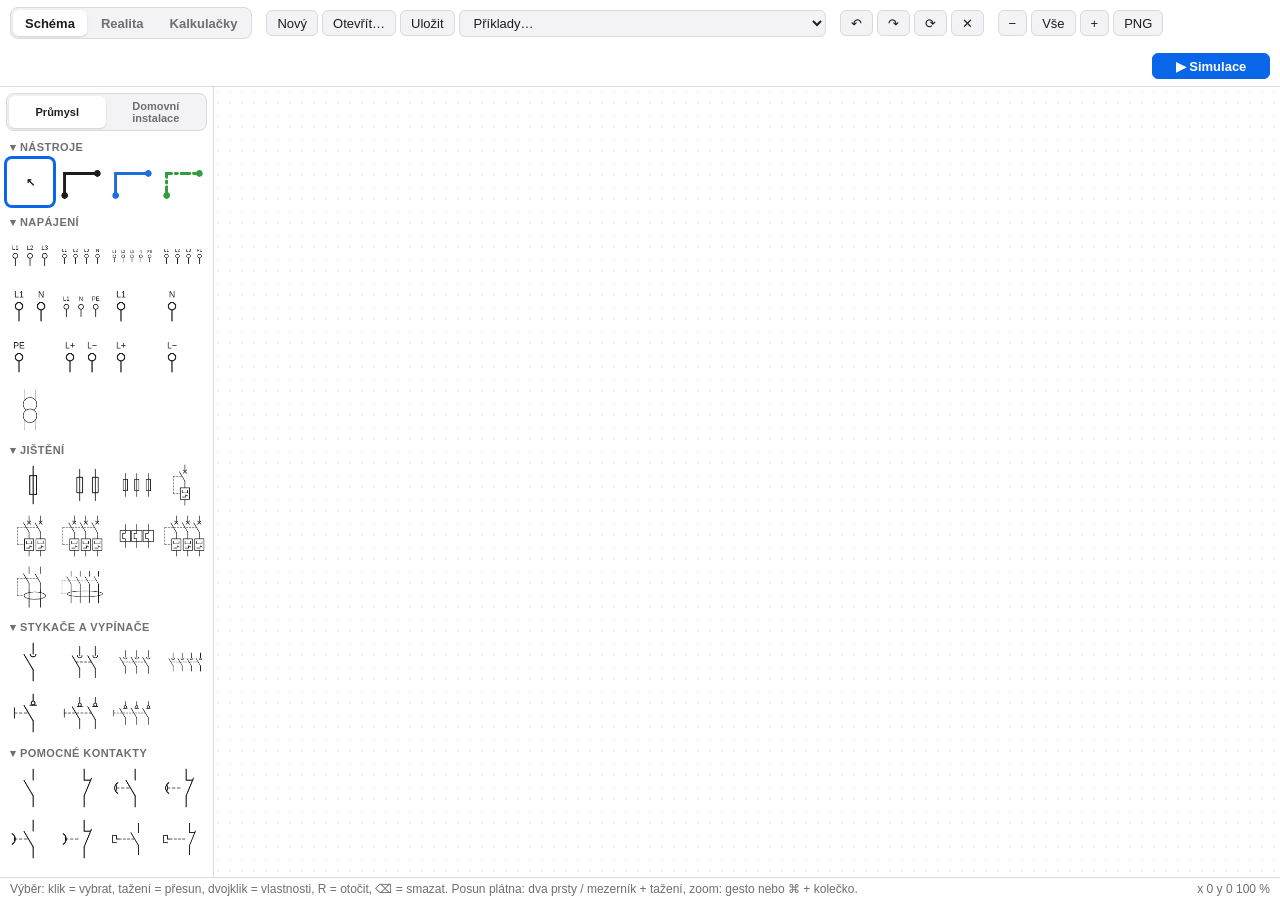
==== app/index.html @ f7c658c0 "ElectroSchool – simulátor elektrických schémat (web + macOS) Schéma podle ČSN EN 60617, realistické " ====
<!doctype html>
<html lang="cs">
<head>
<meta charset="utf-8">
<meta name="viewport" content="width=device-width, initial-scale=1">
<title>ElectroSchool</title>
<meta name="description" content="ElectroSchool – simulátor elektrických schémat: schéma, realistické zapojení s barevnými vodiči, simulace a kalkulačky pro elektrikáře.">
<meta name="theme-color" content="#1e1e20">
<link rel="icon" type="image/png" href="icon-192.png">
<link rel="apple-touch-icon" href="icon-192.png">
<link rel="manifest" href="manifest.webmanifest">
<link rel="stylesheet" href="style.css">
</head>
<body>
<header id="bar">
  <div class="tabs" role="tablist">
    <button class="tab active" data-tab="schema" role="tab">Schéma</button>
    <button class="tab" data-tab="real" role="tab">Realita</button>
    <button class="tab" data-tab="calc" role="tab">Kalkulačky</button>
  </div>
  <div class="grp ed">
    <button data-cmd="new" title="Nové schéma (⌘N)">Nový</button>
    <button data-cmd="open" title="Otevřít .cad (⌘O)">Otevřít…</button>
    <button data-cmd="save" title="Uložit (⌘S)">Uložit</button>
    <select id="examples" title="Ukázková schémata"><option value="">Příklady…</option></select>
  </div>
  <div class="grp ed">
    <button data-cmd="undo" title="Zpět (⌘Z)">↶</button>
    <button data-cmd="redo" title="Znovu (⇧⌘Z)">↷</button>
    <button data-cmd="rotate" title="Otočit (R)">⟳</button>
    <button data-cmd="delete" title="Smazat (⌫)">✕</button>
  </div>
  <div class="grp ed">
    <button data-cmd="zoomout" title="Oddálit">−</button>
    <button data-cmd="fit" title="Zobrazit vše">Vše</button>
    <button data-cmd="zoomin" title="Přiblížit">+</button>
    <button data-cmd="png" title="Exportovat obrázek PNG">PNG</button>
  </div>
  <div class="grp rl">
    <button data-cmd="rfrom" title="Natáhnout vodiče v realitě podle schématu">⇣ Zapojit podle schématu</button>
    <button data-cmd="rto" title="Nakreslit vodiče schématu podle zapojení v realitě">⇡ Překreslit schéma</button>
    <button data-cmd="rcmp" title="Najít rozdíly mezi zapojením v realitě a schématem">Porovnat</button>
  </div>
  <div class="grp right ed">
    <span id="simmsg"></span>
    <button id="simbtn" data-cmd="sim" class="primary" title="Spustit / zastavit simulaci (⌘R)">▶ Simulace</button>
  </div>
</header>
<main>
  <aside id="palette" class="pal"></aside>
  <aside id="rpalette" class="pal"></aside>
  <div id="stage"><canvas id="cv"></canvas></div>
</main>
<div id="calcview"></div>
<footer id="status"><span id="hint"></span><span id="pos"></span></footer>

<dialog id="dlg"><form method="dialog" id="dlgform"></form></dialog>
<input type="file" id="file" accept=".cad,.CAD" hidden>

<script src="core.js"></script>
<script src="symbols.js"></script>
<script src="real.js"></script>
<script src="examples.js"></script>
<script src="calc.js"></script>
<script src="ui.js"></script>
<script>
  // offline režim webové verze (v aplikaci pro macOS se nepoužívá)
  if ('serviceWorker' in navigator && /^https?:$/.test(location.protocol) && !(window.webkit && window.webkit.messageHandlers && window.webkit.messageHandlers.es))
    navigator.serviceWorker.register('sw.js').catch(() => {});
</script>
</body>
</html>
---- app/style.css ----
:root {
  --bg: #f3f3f5; --panel: #ffffff; --line: #d9d9de; --text: #1d1d1f; --muted: #6e6e73; --accent: #0a66e8; --hover: #ececf0; --paper-edge: #c9c9cf;
}
@media (prefers-color-scheme: dark) {
  :root { --bg: #1e1e20; --panel: #2a2a2d; --line: #3d3d42; --text: #f2f2f4; --muted: #a0a0a6; --accent: #4c9bff; --hover: #38383c; --paper-edge: #000; }
}
* { box-sizing: border-box; }
html, body { height: 100%; margin: 0; }
body { display: flex; flex-direction: column; background: var(--bg); color: var(--text); font: 13px -apple-system, BlinkMacSystemFont, "Helvetica Neue", Arial, sans-serif; user-select: none; -webkit-user-select: none; overflow: hidden; }
#bar { display: flex; gap: 14px; align-items: center; padding: 7px 10px; background: var(--panel); border-bottom: 1px solid var(--line); flex-wrap: wrap; }
.grp { display: flex; gap: 4px; align-items: center; }
.grp.right { margin-left: auto; }
button, select { font: inherit; color: var(--text); background: var(--bg); border: 1px solid var(--line); border-radius: 6px; padding: 4px 10px; min-height: 26px; cursor: pointer; }
button:hover, select:hover { background: var(--hover); }
button.primary { background: var(--accent); border-color: var(--accent); color: #fff; font-weight: 600; min-width: 118px; }
button.primary.running { background: #d92b2b; border-color: #d92b2b; }
#simmsg { color: #d92b2b; font-weight: 600; margin-right: 8px; max-width: 420px; white-space: nowrap; overflow: hidden; text-overflow: ellipsis; }
main { flex: 1; display: flex; min-height: 0; }
.pal { width: 214px; overflow-y: auto; background: var(--panel); border-right: 1px solid var(--line); padding: 6px; flex-shrink: 0; }
.pal h3 { margin: 10px 4px 4px; font-size: 11px; text-transform: uppercase; letter-spacing: .04em; color: var(--muted); font-weight: 600; cursor: pointer; }
.pal h3:first-child { margin-top: 2px; }
.pal h3::before { content: "▾ "; }
.pal h3.closed::before { content: "▸ "; }
.pal h3.closed + .items { display: none; }
.items { display: grid; grid-template-columns: repeat(4, 1fr); gap: 3px; }
.tool { aspect-ratio: 1; border: 1px solid transparent; border-radius: 6px; background: #fff; padding: 0; min-height: 0; display: grid; place-items: center; overflow: hidden; }
@media (prefers-color-scheme: dark) { .tool { background: #e9e9ee; } }
.tool canvas { width: 100%; height: 100%; display: block; }
.tool.text { font-size: 11px; color: #1d1d1f; font-weight: 600; }
.tool:hover { border-color: var(--muted); }
.tool.active { border-color: var(--accent); box-shadow: 0 0 0 2px var(--accent); }
body.simulating .pal { opacity: .35; pointer-events: none; }
#stage { flex: 1; position: relative; min-width: 0; background: #8f9299; }
@media (prefers-color-scheme: dark) { #stage { background: #151517; } }
#cv { position: absolute; inset: 0; width: 100%; height: 100%; display: block; }
#status { display: flex; justify-content: space-between; gap: 12px; padding: 4px 10px; background: var(--panel); border-top: 1px solid var(--line); color: var(--muted); font-size: 12px; white-space: nowrap; overflow: hidden; }
#hint { overflow: hidden; text-overflow: ellipsis; }
dialog { border: 1px solid var(--line); border-radius: 12px; background: var(--panel); color: var(--text); padding: 18px; min-width: 320px; max-width: 460px; box-shadow: 0 20px 60px rgba(0,0,0,.35); user-select: text; -webkit-user-select: text; }
dialog::backdrop { background: rgba(0,0,0,.3); }
dialog h2 { margin: 0 0 12px; font-size: 15px; }
dialog p { margin: 0 0 12px; line-height: 1.45; color: var(--muted); }
dialog label { display: grid; grid-template-columns: 120px 1fr; gap: 8px; align-items: center; margin: 6px 0; }
dialog input, dialog select, dialog textarea { font: inherit; padding: 5px 7px; border: 1px solid var(--line); border-radius: 6px; background: var(--bg); color: var(--text); width: 100%; min-width: 0; }
dialog .terms { display: grid; grid-template-columns: repeat(4, 1fr); gap: 6px; margin: 6px 0; }
dialog .btns { display: flex; justify-content: flex-end; gap: 8px; margin-top: 16px; }
dialog .btns button { min-width: 80px; }

/* záložky */
.tabs { display: flex; background: var(--bg); border: 1px solid var(--line); border-radius: 8px; padding: 2px; gap: 2px; }
.tab { border: 0; background: transparent; border-radius: 6px; padding: 4px 12px; font-weight: 600; color: var(--muted); }
.tab.active { background: var(--panel); color: var(--text); box-shadow: 0 1px 2px rgba(0,0,0,.15); }
#calcview { display: none; flex: 1; overflow-y: auto; padding: 16px; user-select: text; -webkit-user-select: text; }
body.calc main, body.calc #status, body.calc .grp.ed { display: none; }
body.calc #calcview { display: block; }
.calcgrid { display: grid; grid-template-columns: repeat(auto-fill, minmax(340px, 1fr)); gap: 14px; max-width: 1500px; margin: 0 auto; align-items: start; }
.card { background: var(--panel); border: 1px solid var(--line); border-radius: 12px; padding: 14px 16px; }
.card h2 { margin: 0; font-size: 15px; }
.card .sub { margin: 2px 0 10px; color: var(--muted); font-size: 12px; }
.fields label { display: grid; grid-template-columns: 1fr 120px 44px; gap: 8px; align-items: center; margin: 5px 0; }
.fields label span { color: var(--text); }
.fields input, .fields select { font: inherit; padding: 4px 7px; border: 1px solid var(--line); border-radius: 6px; background: var(--bg); color: var(--text); width: 100%; min-width: 0; text-align: right; }
.fields select { text-align: left; grid-column: 2 / 4; }
.card[data-id="resist"] .fields label { grid-template-columns: 70px 1fr 30px; }
.card[data-id="resist"] .fields input { text-align: left; }
.fields i { font-style: normal; color: var(--muted); }
.out { margin-top: 10px; border-top: 1px solid var(--line); padding-top: 8px; }
.out table { width: 100%; border-collapse: collapse; }
.out td { padding: 3px 0; vertical-align: top; }
.out td:last-child { text-align: right; white-space: nowrap; font-variant-numeric: tabular-nums; padding-left: 10px; }
.out tr.hl td:last-child { font-weight: 700; color: var(--accent); }
.out .note { color: var(--muted); font-size: 12px; margin: 6px 0 0; line-height: 1.4; }
.out .warn { color: #c25400; font-size: 12px; margin: 6px 0 0; font-weight: 600; }
.out .err { color: var(--muted); margin: 0; }

/* realita */
#rpalette, .grp.rl { display: none; }
body.real #palette { display: none; }
body.real #rpalette { display: block; }
body.real .grp.rl { display: flex; }
body.real button[data-cmd="rotate"] { display: none; }
body.calc .grp.rl { display: none; }
.pal .swatch { aspect-ratio: 1; min-height: 0; padding: 0; border-radius: 50%; border: 2px solid var(--line); }
.pal .swatch.active { box-shadow: 0 0 0 2px var(--accent); border-color: #fff; }
#rpalette .items { grid-template-columns: repeat(4, 1fr); }
#rpalette .items:has(.swatch) { grid-template-columns: repeat(5, 1fr); gap: 6px; padding: 2px 4px; }
.pal h3 small { display: block; font-size: 10px; font-weight: 400; text-transform: none; letter-spacing: 0; color: var(--muted); opacity: .8; margin: 1px 0 0 12px; }
.setpick { display: flex; background: var(--bg); border: 1px solid var(--line); border-radius: 8px; padding: 2px; gap: 2px; margin: 0 0 6px; }
.setpick button { flex: 1; border: 0; background: transparent; padding: 4px 4px; font-size: 11px; font-weight: 600; color: var(--muted); min-height: 24px; }
.setpick button.active { background: var(--panel); color: var(--text); box-shadow: 0 1px 2px rgba(0,0,0,.15); }

/* kalkulačky: sekce a vyhledávání */
.calctop { position: sticky; top: -16px; z-index: 2; background: var(--bg); padding: 4px 0 10px; margin: -4px auto 0; max-width: 1500px; display: flex; flex-wrap: wrap; gap: 8px 14px; align-items: center; border-bottom: 1px solid var(--line); }
.calctop input { font: inherit; padding: 6px 10px; border: 1px solid var(--line); border-radius: 8px; background: var(--panel); color: var(--text); width: 320px; max-width: 100%; }
.calctop nav { display: flex; flex-wrap: wrap; gap: 4px; }
.calctop nav button { padding: 4px 10px; border-radius: 14px; font-size: 12px; }
.calcsec { max-width: 1500px; margin: 18px auto 10px; font-size: 13px; text-transform: uppercase; letter-spacing: .05em; color: var(--muted); font-weight: 700; }
.fields label:has(select) { grid-template-columns: 1fr 220px; }
.fields label:has(select) select { grid-column: 2; }
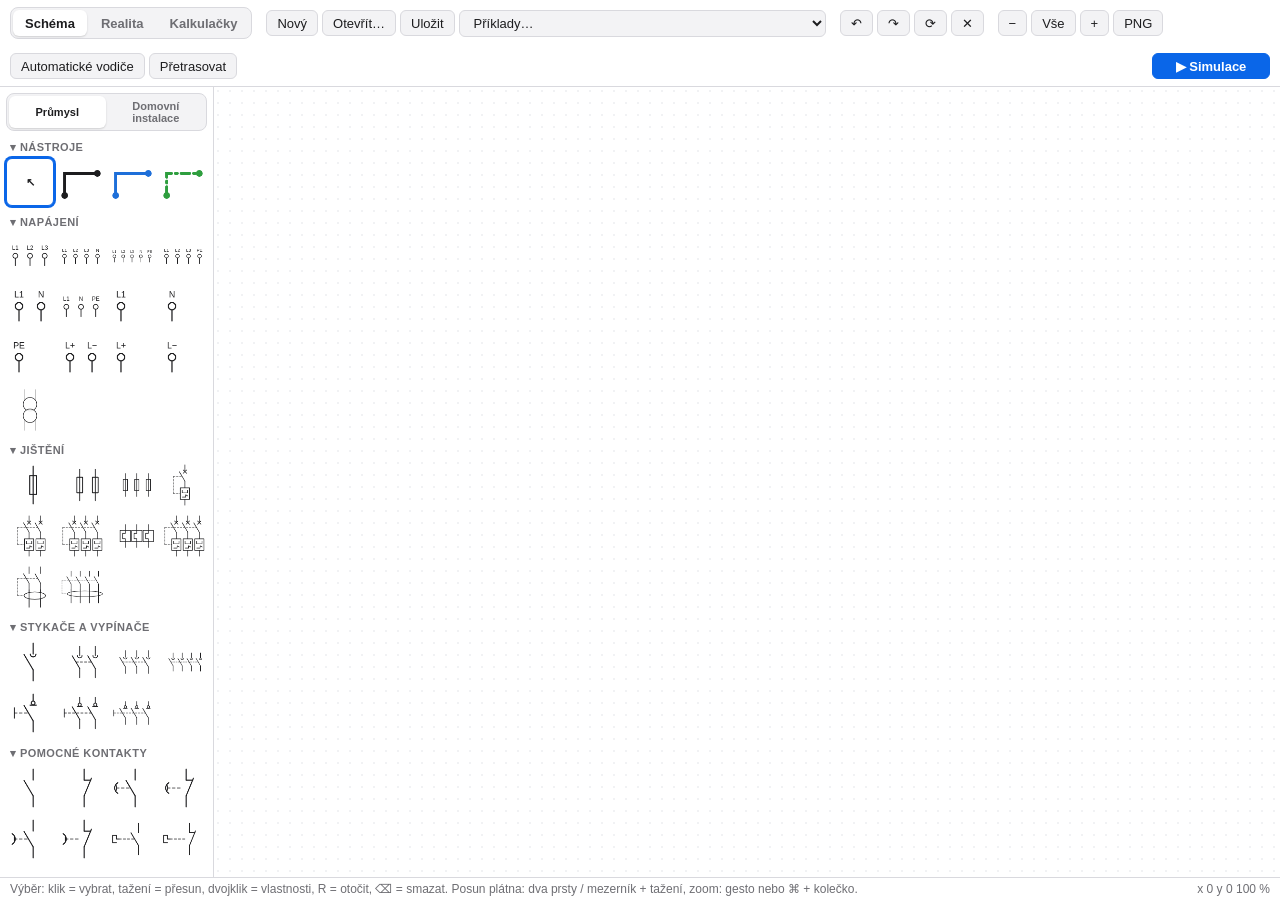
==== commit 1e54e554: "Schéma: automatické vodiče (klepnout na dva body, přetrasování všech bez překryvů), lupa pod prstem " ====
--- a/app/index.html
+++ b/app/index.html
@@ -2,7 +2,7 @@
 <html lang="cs">
 <head>
 <meta charset="utf-8">
-<meta name="viewport" content="width=device-width, initial-scale=1">
+<meta name="viewport" content="width=device-width, initial-scale=1, maximum-scale=1, user-scalable=no, viewport-fit=cover">
 <title>ElectroSchool</title>
 <meta name="description" content="ElectroSchool – simulátor elektrických schémat: schéma, realistické zapojení s barevnými vodiči, simulace a kalkulačky pro elektrikáře.">
 <meta name="theme-color" content="#1e1e20">
@@ -36,10 +36,19 @@
     <button data-cmd="zoomin" title="Přiblížit">+</button>
     <button data-cmd="png" title="Exportovat obrázek PNG">PNG</button>
   </div>
+  <div class="grp sc">
+    <button id="autort" data-cmd="autoroute" title="Vodič: klepnete na dva body a všechny vodiče se automaticky přepočítají bez překryvů">Automatické vodiče</button>
+    <button data-cmd="reroute" title="Přepočítat všechny vodiče schématu tak, aby se nepřekrývaly">Přetrasovat</button>
+  </div>
   <div class="grp rl">
     <button data-cmd="rfrom" title="Natáhnout vodiče v realitě podle schématu">⇣ Zapojit podle schématu</button>
     <button data-cmd="rto" title="Nakreslit vodiče schématu podle zapojení v realitě">⇡ Překreslit schéma</button>
     <button data-cmd="rcmp" title="Najít rozdíly mezi zapojením v realitě a schématem">Porovnat</button>
+  </div>
+  <div class="grp rl">
+    <select id="wnorm" title="Norma pro barvy vodičů"></select>
+    <button data-cmd="rnorm" title="Obarvit všechny vodiče podle funkce a zvolené normy">Přebarvit podle normy</button>
+    <button data-cmd="rchk" title="Najít vodiče, jejichž barva neodpovídá normě">Kontrola barev</button>
   </div>
   <div class="grp right ed">
     <span id="simmsg"></span>
--- a/app/style.css
+++ b/app/style.css
@@ -96,3 +96,22 @@
 .calcsec { max-width: 1500px; margin: 18px auto 10px; font-size: 13px; text-transform: uppercase; letter-spacing: .05em; color: var(--muted); font-weight: 700; }
 .fields label:has(select) { grid-template-columns: 1fr 220px; }
 .fields label:has(select) select { grid-column: 2; }
+.pal .swatch.auto { color: #fff; font-weight: 800; font-size: 13px; text-shadow: 0 0 3px #000; }
+#wnorm { max-width: 260px; }
+
+/* dotyk (iPad) */
+#cv { touch-action: none; -webkit-touch-callout: none; }
+html { -webkit-text-size-adjust: 100%; -webkit-tap-highlight-color: transparent; }
+@media (pointer: coarse) {
+  button, select { min-height: 34px; padding: 5px 12px; }
+  .tab { padding: 6px 14px; }
+  .pal { width: 240px; }
+  .setpick button { min-height: 32px; }
+  dialog input, dialog select { padding: 8px 9px; font-size: 16px; }
+  .fields input, .fields select, .calctop input { font-size: 16px; }
+}
+body.ios #bar { padding-top: max(7px, env(safe-area-inset-top)); padding-left: max(10px, env(safe-area-inset-left)); padding-right: max(10px, env(safe-area-inset-right)); }
+body.ios #status { padding-bottom: max(4px, env(safe-area-inset-bottom)); }
+@media (pointer: coarse) { button[data-cmd="undo"], button[data-cmd="redo"], button[data-cmd="rotate"], button[data-cmd="delete"] { font-size: 18px; min-width: 42px; padding: 0 8px; } }
+body.real .grp.sc, body.calc .grp.sc { display: none; }
+#autort.on { background: var(--accent); border-color: var(--accent); color: #fff; }
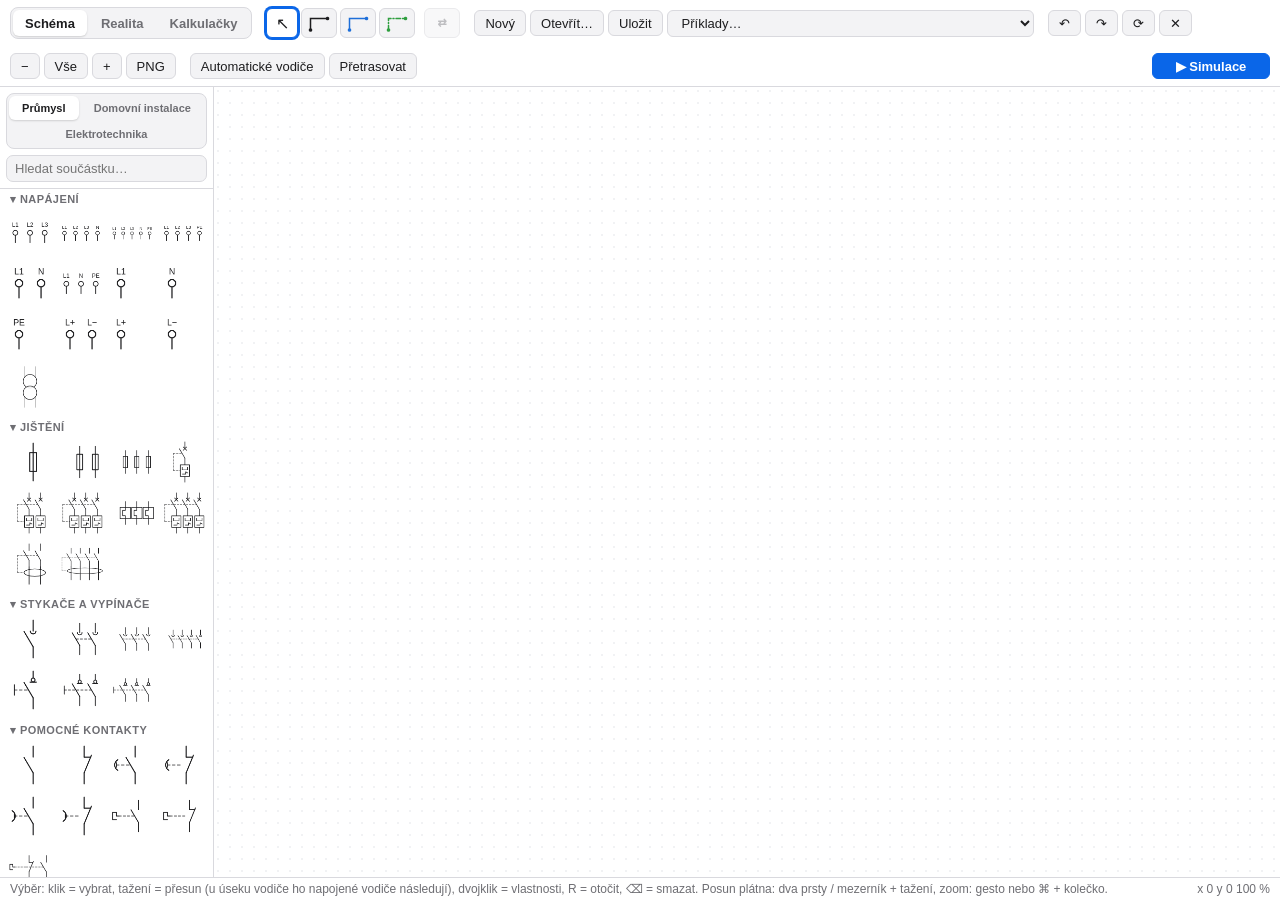
==== commit 069e7ad5: "Elektrotechnika a desky Arduino, vyhledávání v paletě, nástroje v liště, zkratka Q Co-Authored-By: C" ====
--- a/app/index.html
+++ b/app/index.html
@@ -18,6 +18,8 @@
     <button class="tab" data-tab="real" role="tab">Realita</button>
     <button class="tab" data-tab="calc" role="tab">Kalkulačky</button>
   </div>
+  <div class="grp tl" id="tbs" title="Nástroje"></div>
+  <div class="grp tl" id="tbr" title="Nástroje"></div>
   <div class="grp ed">
     <button data-cmd="new" title="Nové schéma (⌘N)">Nový</button>
     <button data-cmd="open" title="Otevřít .cad (⌘O)">Otevřít…</button>
@@ -68,6 +70,7 @@
 
 <script src="core.js"></script>
 <script src="symbols.js"></script>
+<script src="elec.js"></script>
 <script src="real.js"></script>
 <script src="examples.js"></script>
 <script src="calc.js"></script>
--- a/app/style.css
+++ b/app/style.css
@@ -115,3 +115,26 @@
 @media (pointer: coarse) { button[data-cmd="undo"], button[data-cmd="redo"], button[data-cmd="rotate"], button[data-cmd="delete"] { font-size: 18px; min-width: 42px; padding: 0 8px; } }
 body.real .grp.sc, body.calc .grp.sc { display: none; }
 #autort.on { background: var(--accent); border-color: var(--accent); color: #fff; }
+
+/* nástroje v horní liště */
+.grp.tl { gap: 3px; }
+#tbr, body.real #tbs, body.calc .grp.tl { display: none; }
+body.real #tbr { display: flex; }
+.tbt { min-width: 32px; height: 30px; padding: 0 5px; display: grid; place-items: center; font-size: 16px; }
+.tbt canvas { width: 24px; height: 24px; display: block; }
+.tbt.active { border-color: var(--accent); box-shadow: 0 0 0 2px var(--accent); background: var(--panel); }
+.tbt.last { margin-left: 6px; }
+.tbt.last.empty { opacity: .55; }
+@media (prefers-color-scheme: dark) { .tbt canvas { background: #e9e9ee; border-radius: 4px; } }
+@media (pointer: coarse) { .tbt { min-width: 40px; height: 36px; } .tbt canvas { width: 28px; height: 28px; } }
+/* hlavička palety: sady + hledání (zůstává nahoře) */
+.palhead { position: sticky; top: -6px; z-index: 3; background: var(--panel); margin: -6px -6px 4px; padding: 6px 6px 6px; border-bottom: 1px solid var(--line); }
+.setpick { flex-wrap: wrap; }
+.setpick button { flex: 1 1 auto; }
+.palsearch { font: inherit; width: 100%; padding: 5px 8px; border: 1px solid var(--line); border-radius: 7px; background: var(--bg); color: var(--text); }
+@media (pointer: coarse) { .palsearch { font-size: 16px; padding: 7px 9px; } }
+.palnote { color: var(--muted); font-size: 12px; line-height: 1.4; margin: 10px 4px; }
+/* editor programu Arduina */
+dialog:has(textarea.code) { max-width: min(860px, 94vw); width: 860px; }
+textarea.code { width: 100%; height: 340px; font: 12px/1.45 Menlo, Monaco, monospace; tab-size: 2; white-space: pre; resize: vertical; margin-top: 6px; border: 1px solid var(--line); border-radius: 6px; padding: 8px; background: var(--bg); color: var(--text); }
+@media (pointer: coarse) { textarea.code { font-size: 14px; height: 300px; } }
